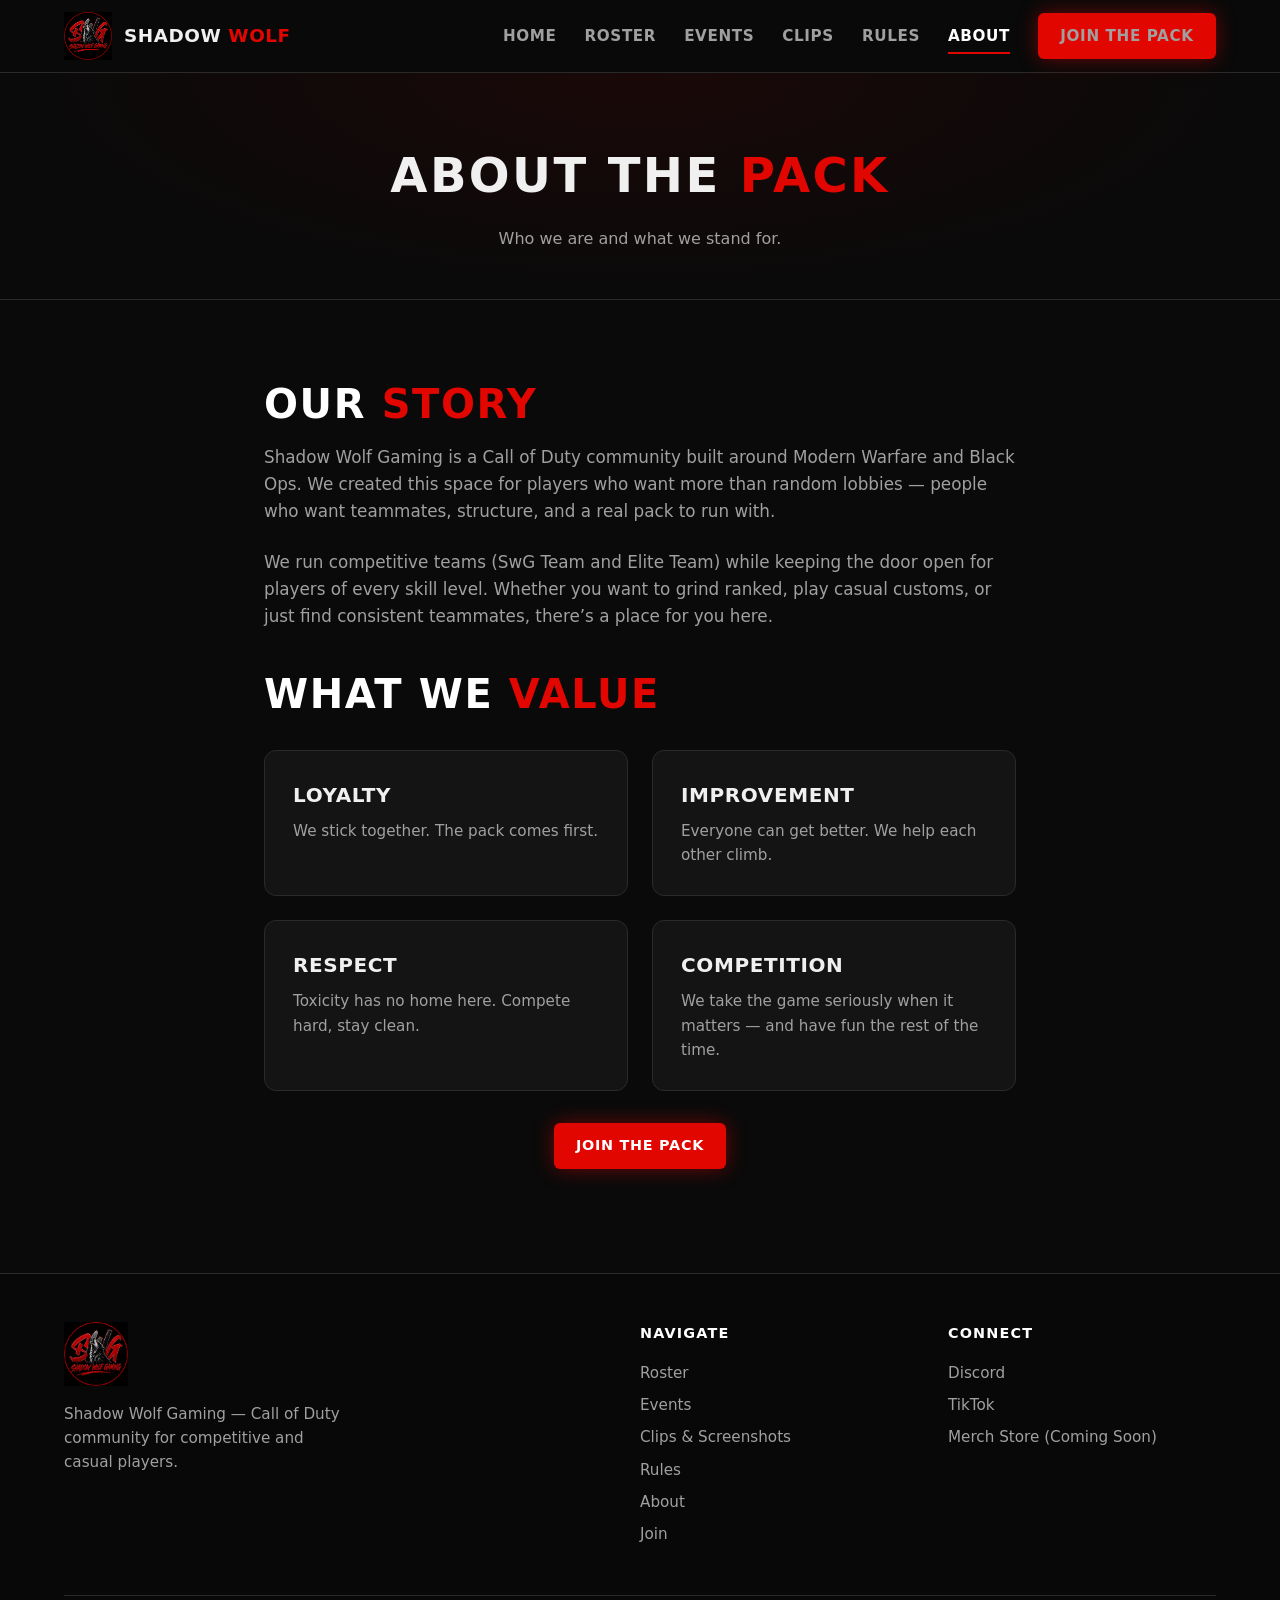
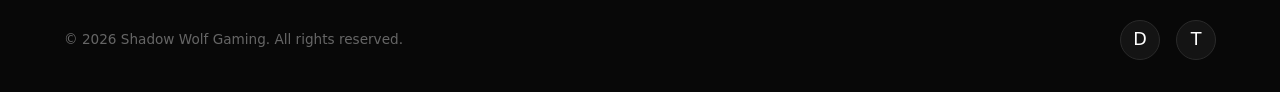
==== about.html @ 7c29b0f7 "Rename About.html to about.html" ====
<!DOCTYPE html>
<html lang="en">
<head>
  <meta charset="UTF-8" />
  <meta name="viewport" content="width=device-width, initial-scale=1.0" />
  <title>About | Shadow Wolf Gaming</title>
  <link rel="icon" href="logo-circle.png" type="image/png" />
  <link rel="stylesheet" href="styles.css" />
</head>
<body>
  <header class="site-header">
    <div class="container nav">
      <a href="index.html" class="logo-link">
        <img src="logo-circle.png" alt="Shadow Wolf Gaming" />
        <span class="logo-text">Shadow <span>Wolf</span></span>
      </a>
      <button class="nav-toggle" aria-label="Toggle menu">☰</button>
      <nav class="nav-links" id="navLinks">
        <a href="index.html">Home</a>
        <a href="roster.html">Roster</a>
        <a href="events.html">Events</a>
        <a href="gallery.html">Clips</a>
        <a href="rules.html">Rules</a>
        <a href="about.html" class="active">About</a>
        <a href="join.html" class="btn btn-primary">Join the Pack</a>
      </nav>
    </div>
  </header>

  <section class="page-hero">
    <div class="container">
      <h1>About the <span>Pack</span></h1>
      <p>Who we are and what we stand for.</p>
    </div>
  </section>

  <section class="section">
    <div class="container" style="max-width: 800px;">
      <h2 class="section-title">Our <span>Story</span></h2>
      <p style="color: var(--gray); margin-bottom: 1.5rem; font-size: 1.05rem;">
        Shadow Wolf Gaming is a Call of Duty community built around Modern Warfare and Black Ops. 
        We created this space for players who want more than random lobbies — people who want teammates, 
        structure, and a real pack to run with.
      </p>
      <p style="color: var(--gray); margin-bottom: 1.5rem; font-size: 1.05rem;">
        We run competitive teams (SwG Team and Elite Team) while keeping the door open for players of every skill level. 
        Whether you want to grind ranked, play casual customs, or just find consistent teammates, there’s a place for you here.
      </p>

      <h2 class="section-title mt-4">What We <span>Value</span></h2>
      <div class="card-grid" style="margin-top: 1.5rem;">
        <div class="card">
          <h3>Loyalty</h3>
          <p>We stick together. The pack comes first.</p>
        </div>
        <div class="card">
          <h3>Improvement</h3>
          <p>Everyone can get better. We help each other climb.</p>
        </div>
        <div class="card">
          <h3>Respect</h3>
          <p>Toxicity has no home here. Compete hard, stay clean.</p>
        </div>
        <div class="card">
          <h3>Competition</h3>
          <p>We take the game seriously when it matters — and have fun the rest of the time.</p>
        </div>
      </div>

      <div class="mt-4 text-center">
        <a href="join.html" class="btn btn-primary">Join the Pack</a>
      </div>
    </div>
  </section>

  <footer class="site-footer">
    <div class="container">
      <div class="footer-grid">
        <div class="footer-brand">
          <img src="logo-circle.png" alt="Shadow Wolf Gaming" style="height: 64px;" />
          <p>Shadow Wolf Gaming — Call of Duty community for competitive and casual players.</p>
        </div>
        <div class="footer-col">
          <h4>Navigate</h4>
          <a href="roster.html">Roster</a>
          <a href="events.html">Events</a>
          <a href="gallery.html">Clips & Screenshots</a>
          <a href="rules.html">Rules</a>
          <a href="about.html">About</a>
          <a href="join.html">Join</a>
        </div>
        <div class="footer-col">
          <h4>Connect</h4>
          <a href="https://discord.gg/vBjcun5h" target="_blank" rel="noopener">Discord</a>
          <a href="https://www.tiktok.com/@shadow_wolf_gaming_?_r=1&_t=ZS-99rucWfN9da" target="_blank" rel="noopener">TikTok</a>
          <a href="#">Merch Store (Coming Soon)</a>
        </div>
      </div>
      <div class="footer-bottom">
        <span>© 2026 Shadow Wolf Gaming. All rights reserved.</span>
        <div class="social-links">
          <a href="https://discord.gg/vBjcun5h" target="_blank" rel="noopener" title="Discord">D</a>
          <a href="https://www.tiktok.com/@shadow_wolf_gaming_?_r=1&_t=ZS-99rucWfN9da" target="_blank" rel="noopener" title="TikTok">T</a>
        </div>
      </div>
    </div>
  </footer>

  <script src="main.js"></script>
</body>
</html>
---- styles.css ----
/* Shadow Wolf Gaming - Main Styles */
:root {
  --bg-dark: #0a0a0a;
  --bg-card: #141414;
  --bg-card-hover: #1c1c1c;
  --red: #e10600;
  --red-bright: #ff1a1a;
  --red-glow: rgba(225, 6, 0, 0.45);
  --red-dark: #9b0000;
  --white: #ffffff;
  --off-white: #f0f0f0;
  --gray: #a0a0a0;
  --gray-dark: #666;
  --border: #2a2a2a;
  --font-main: 'Segoe UI', system-ui, -apple-system, sans-serif;
  --font-display: 'Segoe UI', system-ui, sans-serif;
  --radius: 12px;
  --transition: 0.25s ease;
}

*, *::before, *::after {
  box-sizing: border-box;
  margin: 0;
  padding: 0;
}

html {
  scroll-behavior: smooth;
}

body {
  font-family: var(--font-main);
  background: var(--bg-dark);
  color: var(--off-white);
  line-height: 1.6;
  min-height: 100vh;
  overflow-x: hidden;
}

img {
  max-width: 100%;
  height: auto;
  display: block;
}

a {
  color: inherit;
  text-decoration: none;
  transition: color var(--transition);
}

ul {
  list-style: none;
}

/* ========== LAYOUT ========== */
.container {
  width: 100%;
  max-width: 1200px;
  margin: 0 auto;
  padding: 0 1.5rem;
}

.section {
  padding: 4.5rem 0;
}

.section-title {
  font-size: clamp(1.8rem, 4vw, 2.5rem);
  font-weight: 800;
  text-transform: uppercase;
  letter-spacing: 0.04em;
  margin-bottom: 0.5rem;
  color: var(--white);
}

.section-title span {
  color: var(--red);
}

.section-subtitle {
  color: var(--gray);
  margin-bottom: 2.5rem;
  font-size: 1.05rem;
}

/* ========== HEADER / NAV ========== */
.site-header {
  position: sticky;
  top: 0;
  z-index: 1000;
  background: rgba(10, 10, 10, 0.92);
  backdrop-filter: blur(12px);
  border-bottom: 1px solid var(--border);
}

.nav {
  display: flex;
  align-items: center;
  justify-content: space-between;
  height: 72px;
}

.logo-link {
  display: flex;
  align-items: center;
  gap: 0.75rem;
}

.logo-link img {
  height: 48px;
  width: auto;
}

.logo-text {
  font-weight: 800;
  font-size: 1.15rem;
  letter-spacing: 0.03em;
  text-transform: uppercase;
}

.logo-text span {
  color: var(--red);
}

.nav-links {
  display: flex;
  align-items: center;
  gap: 1.75rem;
}

.nav-links a {
  font-size: 0.95rem;
  font-weight: 600;
  text-transform: uppercase;
  letter-spacing: 0.04em;
  color: var(--gray);
  position: relative;
}

.nav-links a:hover,
.nav-links a.active {
  color: var(--white);
}

.nav-links a.active::after,
.nav-links a:hover::after {
  content: '';
  position: absolute;
  left: 0;
  bottom: -6px;
  width: 100%;
  height: 2px;
  background: var(--red);
}

.btn {
  display: inline-flex;
  align-items: center;
  justify-content: center;
  gap: 0.5rem;
  padding: 0.7rem 1.4rem;
  font-weight: 700;
  font-size: 0.9rem;
  text-transform: uppercase;
  letter-spacing: 0.05em;
  border-radius: 6px;
  border: none;
  cursor: pointer;
  transition: all var(--transition);
}

.btn-primary {
  background: var(--red);
  color: var(--white);
  box-shadow: 0 0 20px var(--red-glow);
}

.btn-primary:hover {
  background: var(--red-bright);
  transform: translateY(-2px);
  box-shadow: 0 0 28px var(--red-glow);
}

.btn-outline {
  background: transparent;
  color: var(--white);
  border: 2px solid var(--red);
}

.btn-outline:hover {
  background: var(--red);
  box-shadow: 0 0 20px var(--red-glow);
}

.btn-discord {
  background: #5865F2;
  color: white;
}

.btn-discord:hover {
  background: #4752c4;
  transform: translateY(-2px);
}

/* Mobile menu */
.nav-toggle {
  display: none;
  background: none;
  border: none;
  color: var(--white);
  font-size: 1.6rem;
  cursor: pointer;
}

/* ========== HERO ========== */
.hero {
  position: relative;
  min-height: 85vh;
  display: flex;
  align-items: center;
  justify-content: center;
  text-align: center;
  padding: 6rem 1.5rem 4rem;
  background: radial-gradient(ellipse at center, #1a0505 0%, #0a0a0a 70%);
  overflow: hidden;
}

.hero::before {
  content: '';
  position: absolute;
  inset: 0;
  background: url('logo-circle.png') center/contain no-repeat;
  opacity: 0.07;
  pointer-events: none;
}

.hero-content {
  position: relative;
  z-index: 2;
  max-width: 800px;
}

.hero-logo {
  width: min(320px, 80vw);
  margin: 0 auto 1.5rem;
  filter: drop-shadow(0 0 30px var(--red-glow));
}

.hero h1 {
  font-size: clamp(2.2rem, 6vw, 3.8rem);
  font-weight: 900;
  text-transform: uppercase;
  letter-spacing: 0.06em;
  line-height: 1.1;
  margin-bottom: 1rem;
}

.hero h1 span {
  color: var(--red);
  text-shadow: 0 0 40px var(--red-glow);
}

.hero-tagline {
  font-size: 1.2rem;
  color: var(--gray);
  margin-bottom: 2rem;
  max-width: 560px;
  margin-left: auto;
  margin-right: auto;
}

.hero-buttons {
  display: flex;
  flex-wrap: wrap;
  gap: 1rem;
  justify-content: center;
}

/* ========== CARDS ========== */
.card-grid {
  display: grid;
  grid-template-columns: repeat(auto-fit, minmax(260px, 1fr));
  gap: 1.5rem;
}

.card {
  background: var(--bg-card);
  border: 1px solid var(--border);
  border-radius: var(--radius);
  padding: 1.75rem;
  transition: all var(--transition);
}

.card:hover {
  background: var(--bg-card-hover);
  border-color: var(--red-dark);
  transform: translateY(-4px);
  box-shadow: 0 10px 30px rgba(0,0,0,0.4);
}

.card-icon {
  font-size: 2rem;
  margin-bottom: 1rem;
  color: var(--red);
}

.card h3 {
  font-size: 1.25rem;
  font-weight: 700;
  margin-bottom: 0.5rem;
  text-transform: uppercase;
  letter-spacing: 0.03em;
}

.card p {
  color: var(--gray);
  font-size: 0.95rem;
}

/* ========== MEMBERSHIP LEVELS ========== */
.levels-grid {
  display: grid;
  grid-template-columns: repeat(auto-fit, minmax(240px, 1fr));
  gap: 1.25rem;
}

.level-card {
  background: var(--bg-card);
  border: 1px solid var(--border);
  border-radius: var(--radius);
  padding: 1.75rem 1.5rem;
  text-align: center;
  position: relative;
  overflow: hidden;
}

.level-card::before {
  content: '';
  position: absolute;
  top: 0;
  left: 0;
  right: 0;
  height: 4px;
  background: var(--red);
}

.level-card.elite::before {
  background: linear-gradient(90deg, var(--red), #ffd700);
}

.level-card h3 {
  font-size: 1.15rem;
  font-weight: 800;
  text-transform: uppercase;
  margin-bottom: 0.5rem;
  color: var(--white);
}

.level-card .level-tag {
  display: inline-block;
  font-size: 0.75rem;
  font-weight: 700;
  text-transform: uppercase;
  letter-spacing: 0.06em;
  padding: 0.25rem 0.6rem;
  border-radius: 4px;
  background: rgba(225, 6, 0, 0.2);
  color: var(--red-bright);
  margin-bottom: 0.75rem;
}

.level-card p {
  color: var(--gray);
  font-size: 0.9rem;
}

/* ========== TEAM HIGHLIGHT ========== */
.team-highlight {
  background: linear-gradient(135deg, #1a0808 0%, #0a0a0a 100%);
  border: 1px solid var(--border);
  border-radius: var(--radius);
  padding: 2.5rem;
  display: grid;
  grid-template-columns: 1fr 1fr;
  gap: 2rem;
  align-items: center;
}

.team-highlight h2 {
  font-size: 1.8rem;
  font-weight: 800;
  text-transform: uppercase;
  margin-bottom: 1rem;
}

.team-highlight p {
  color: var(--gray);
  margin-bottom: 1.5rem;
}

/* ========== EVENTS PREVIEW ========== */
.event-card {
  display: flex;
  gap: 1.25rem;
  background: var(--bg-card);
  border: 1px solid var(--border);
  border-radius: var(--radius);
  padding: 1.25rem;
  align-items: center;
}

.event-date {
  flex-shrink: 0;
  width: 70px;
  text-align: center;
  background: var(--red);
  border-radius: 8px;
  padding: 0.6rem 0.4rem;
  line-height: 1.2;
}

.event-date .day {
  font-size: 1.5rem;
  font-weight: 800;
  display: block;
}

.event-date .month {
  font-size: 0.75rem;
  text-transform: uppercase;
  font-weight: 700;
  letter-spacing: 0.05em;
}

.event-info h4 {
  font-size: 1.05rem;
  font-weight: 700;
  margin-bottom: 0.2rem;
}

.event-info p {
  color: var(--gray);
  font-size: 0.9rem;
}

/* ========== DISCORD WIDGET ========== */
.discord-section {
  background: #0f0f13;
  border: 1px solid #2a2a3a;
  border-radius: var(--radius);
  padding: 2rem;
  text-align: center;
}

.discord-section h2 {
  margin-bottom: 1rem;
}

.discord-widget-wrapper {
  display: flex;
  justify-content: center;
  margin: 1.5rem 0;
}

/* ========== FOOTER ========== */
.site-footer {
  background: #080808;
  border-top: 1px solid var(--border);
  padding: 3rem 0 2rem;
  margin-top: 2rem;
}

.footer-grid {
  display: grid;
  grid-template-columns: 2fr 1fr 1fr;
  gap: 2.5rem;
  margin-bottom: 2.5rem;
}

.footer-brand img {
  height: 56px;
  margin-bottom: 1rem;
}

.footer-brand p {
  color: var(--gray);
  font-size: 0.95rem;
  max-width: 280px;
}

.footer-col h4 {
  font-size: 0.9rem;
  text-transform: uppercase;
  letter-spacing: 0.08em;
  color: var(--white);
  margin-bottom: 1rem;
}

.footer-col a {
  display: block;
  color: var(--gray);
  margin-bottom: 0.5rem;
  font-size: 0.95rem;
}

.footer-col a:hover {
  color: var(--red);
}

.footer-bottom {
  border-top: 1px solid var(--border);
  padding-top: 1.5rem;
  display: flex;
  justify-content: space-between;
  align-items: center;
  flex-wrap: wrap;
  gap: 1rem;
  color: var(--gray-dark);
  font-size: 0.85rem;
}

.social-links {
  display: flex;
  gap: 1rem;
}

.social-links a {
  width: 40px;
  height: 40px;
  display: flex;
  align-items: center;
  justify-content: center;
  border-radius: 50%;
  background: var(--bg-card);
  border: 1px solid var(--border);
  color: var(--white);
  font-size: 1.1rem;
  transition: all var(--transition);
}

.social-links a:hover {
  background: var(--red);
  border-color: var(--red);
  transform: translateY(-3px);
}

/* ========== PAGE HERO (inner pages) ========== */
.page-hero {
  padding: 4rem 0 3rem;
  text-align: center;
  background: radial-gradient(ellipse at top, #1a0808 0%, #0a0a0a 70%);
  border-bottom: 1px solid var(--border);
}

.page-hero h1 {
  font-size: clamp(2rem, 5vw, 3rem);
  font-weight: 900;
  text-transform: uppercase;
  letter-spacing: 0.05em;
  margin-bottom: 0.75rem;
}

.page-hero h1 span {
  color: var(--red);
}

.page-hero p {
  color: var(--gray);
  max-width: 600px;
  margin: 0 auto;
}

/* ========== ROSTER ========== */
.roster-filters {
  display: flex;
  flex-wrap: wrap;
  gap: 0.75rem;
  margin-bottom: 2rem;
  justify-content: center;
}

.filter-btn {
  padding: 0.5rem 1.1rem;
  border-radius: 999px;
  border: 1px solid var(--border);
  background: var(--bg-card);
  color: var(--gray);
  font-weight: 600;
  font-size: 0.85rem;
  text-transform: uppercase;
  letter-spacing: 0.04em;
  cursor: pointer;
  transition: all var(--transition);
}

.filter-btn:hover,
.filter-btn.active {
  background: var(--red);
  border-color: var(--red);
  color: white;
}

.member-grid {
  display: grid;
  grid-template-columns: repeat(auto-fill, minmax(220px, 1fr));
  gap: 1.25rem;
}

.member-card {
  background: var(--bg-card);
  border: 1px solid var(--border);
  border-radius: var(--radius);
  padding: 1.5rem 1.25rem;
  text-align: center;
  transition: all var(--transition);
}

.member-card:hover {
  border-color: var(--red-dark);
  transform: translateY(-3px);
}

.member-avatar {
  width: 80px;
  height: 80px;
  border-radius: 50%;
  background: #222;
  margin: 0 auto 1rem;
  display: flex;
  align-items: center;
  justify-content: center;
  font-size: 2rem;
  border: 3px solid var(--border);
  overflow: hidden;
}

.member-avatar img {
  width: 100%;
  height: 100%;
  object-fit: cover;
}

.member-card h3 {
  font-size: 1.05rem;
  font-weight: 700;
  margin-bottom: 0.25rem;
}

.member-role {
  font-size: 0.75rem;
  font-weight: 700;
  text-transform: uppercase;
  letter-spacing: 0.05em;
  color: var(--red);
  margin-bottom: 0.5rem;
}

.member-games {
  font-size: 0.85rem;
  color: var(--gray);
}

/* ========== GALLERY ========== */
.gallery-grid {
  display: grid;
  grid-template-columns: repeat(auto-fill, minmax(280px, 1fr));
  gap: 1.25rem;
}

.gallery-item {
  position: relative;
  border-radius: var(--radius);
  overflow: hidden;
  aspect-ratio: 16/9;
  background: var(--bg-card);
  border: 1px solid var(--border);
}

.gallery-item img {
  width: 100%;
  height: 100%;
  object-fit: cover;
  transition: transform 0.4s ease;
}

.gallery-item:hover img {
  transform: scale(1.05);
}

.gallery-item .overlay {
  position: absolute;
  inset: 0;
  background: linear-gradient(to top, rgba(0,0,0,0.8), transparent 50%);
  display: flex;
  align-items: flex-end;
  padding: 1rem;
  opacity: 0;
  transition: opacity var(--transition);
}

.gallery-item:hover .overlay {
  opacity: 1;
}

/* ========== RULES ========== */
.rules-list {
  max-width: 800px;
  margin: 0 auto;
}

.rule-item {
  background: var(--bg-card);
  border: 1px solid var(--border);
  border-radius: var(--radius);
  padding: 1.5rem 1.75rem;
  margin-bottom: 1rem;
  display: flex;
  gap: 1.25rem;
}

.rule-number {
  flex-shrink: 0;
  width: 40px;
  height: 40px;
  background: var(--red);
  border-radius: 50%;
  display: flex;
  align-items: center;
  justify-content: center;
  font-weight: 800;
  font-size: 1.1rem;
}

.rule-item h3 {
  font-size: 1.1rem;
  margin-bottom: 0.35rem;
}

.rule-item p {
  color: var(--gray);
  font-size: 0.95rem;
}

/* ========== JOIN PAGE ========== */
.join-steps {
  max-width: 700px;
  margin: 0 auto 3rem;
}

.step {
  display: flex;
  gap: 1.5rem;
  margin-bottom: 2rem;
  align-items: flex-start;
}

.step-num {
  flex-shrink: 0;
  width: 48px;
  height: 48px;
  background: var(--red);
  border-radius: 50%;
  display: flex;
  align-items: center;
  justify-content: center;
  font-weight: 800;
  font-size: 1.3rem;
  box-shadow: 0 0 20px var(--red-glow);
}

.step h3 {
  font-size: 1.2rem;
  margin-bottom: 0.35rem;
}

.step p {
  color: var(--gray);
}

/* ========== UTILITIES ========== */
.text-center { text-align: center; }
.mt-1 { margin-top: 0.5rem; }
.mt-2 { margin-top: 1rem; }
.mt-3 { margin-top: 1.5rem; }
.mt-4 { margin-top: 2rem; }
.mb-2 { margin-bottom: 1rem; }
.mb-3 { margin-bottom: 1.5rem; }
.mb-4 { margin-bottom: 2rem; }

.badge {
  display: inline-block;
  padding: 0.25rem 0.6rem;
  font-size: 0.7rem;
  font-weight: 700;
  text-transform: uppercase;
  letter-spacing: 0.05em;
  border-radius: 4px;
  background: rgba(225, 6, 0, 0.2);
  color: var(--red-bright);
}

/* ========== RESPONSIVE ========== */
@media (max-width: 900px) {
  .nav-links {
    display: none;
    position: absolute;
    top: 72px;
    left: 0;
    right: 0;
    background: #0f0f0f;
    flex-direction: column;
    padding: 1.5rem;
    gap: 1rem;
    border-bottom: 1px solid var(--border);
  }

  .nav-links.open {
    display: flex;
  }

  .nav-toggle {
    display: block;
  }

  .team-highlight {
    grid-template-columns: 1fr;
  }

  .footer-grid {
    grid-template-columns: 1fr;
    gap: 2rem;
  }
}

@media (max-width: 600px) {
  .hero {
    min-height: 70vh;
    padding: 5rem 1rem 3rem;
  }

  .section {
    padding: 3rem 0;
  }

  .event-card {
    flex-direction: column;
    text-align: center;
  }
}
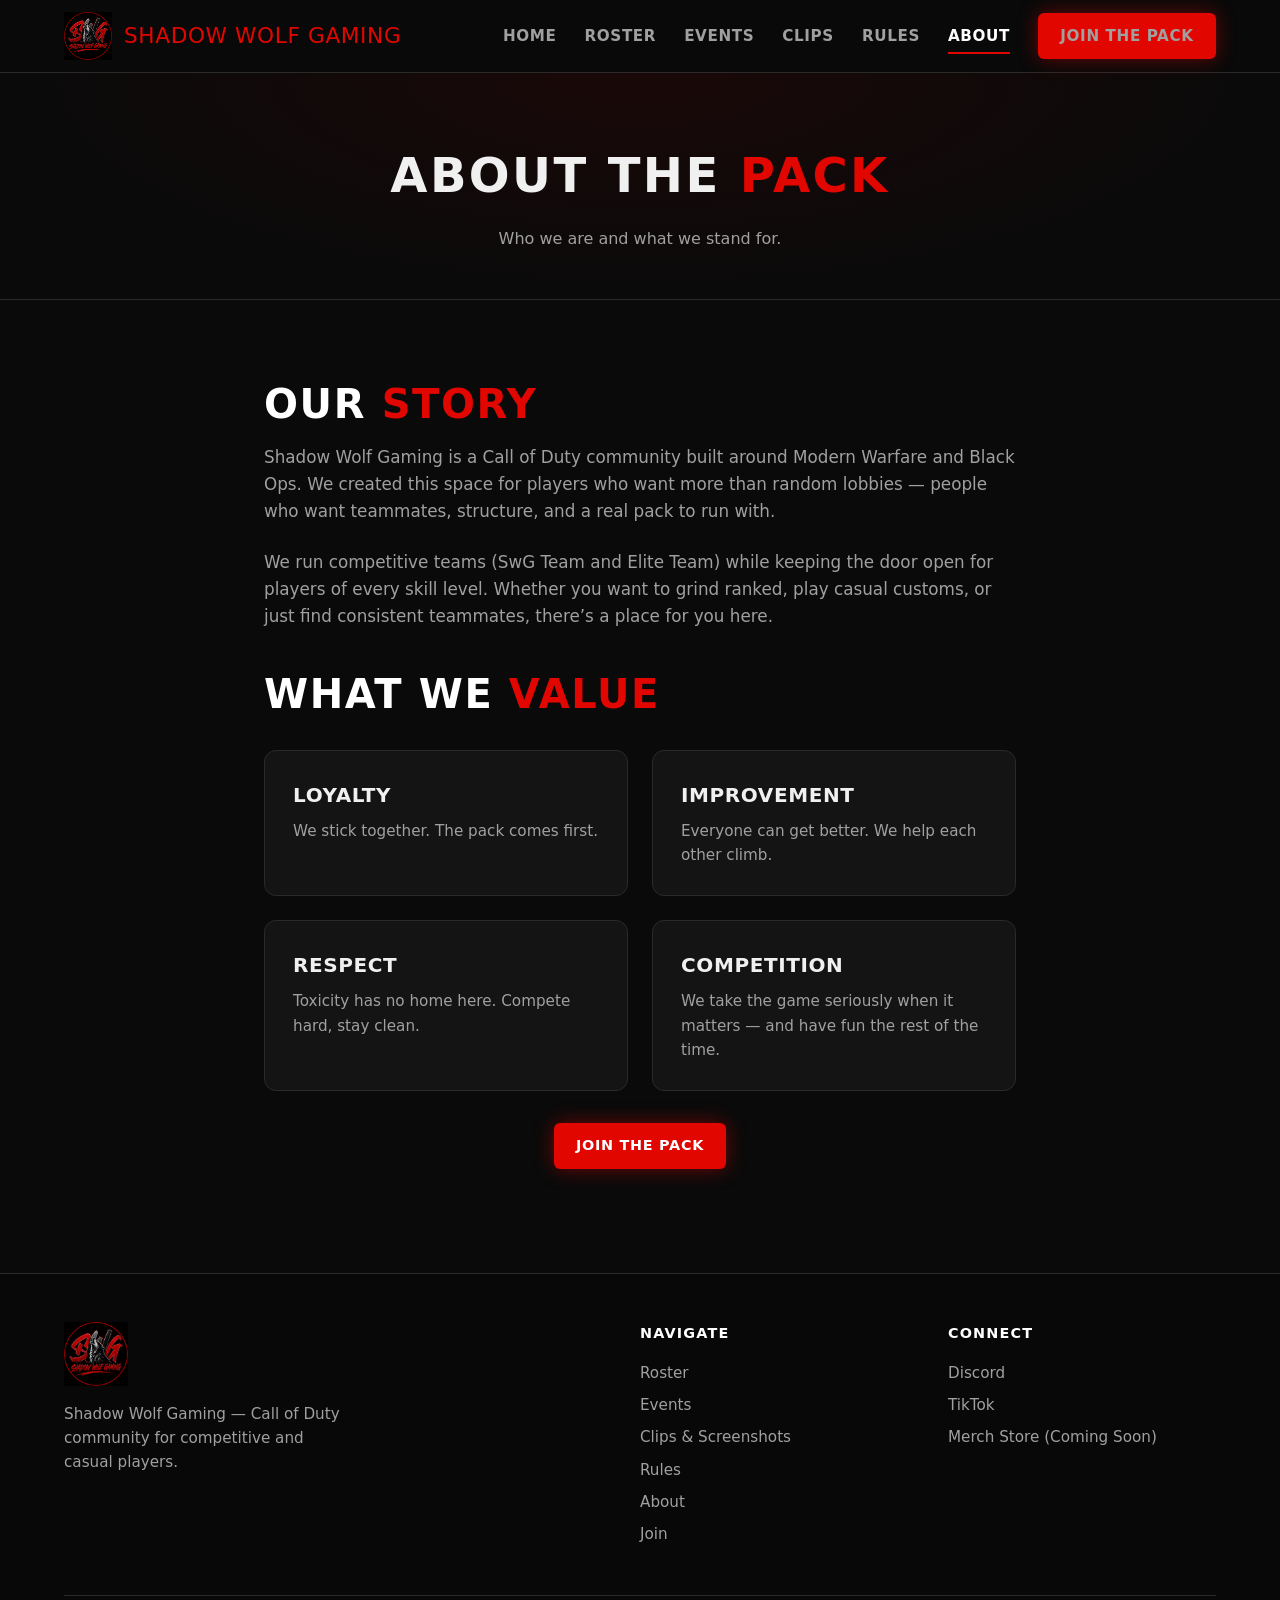
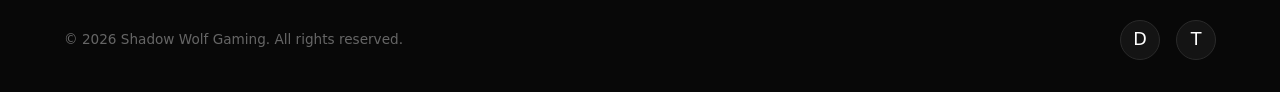
==== commit 99ca2fe0: "Update logo text to include 'Gaming'" ====
--- a/about.html
+++ b/about.html
@@ -12,7 +12,7 @@
     <div class="container nav">
       <a href="index.html" class="logo-link">
         <img src="logo-circle.png" alt="Shadow Wolf Gaming" />
-        <span class="logo-text">Shadow <span>Wolf</span></span>
+        <span class="logo-text">Shadow Wolf <span>Gaming</span></span>
       </a>
       <button class="nav-toggle" aria-label="Toggle menu">☰</button>
       <nav class="nav-links" id="navLinks">
--- a/styles.css
+++ b/styles.css
@@ -113,11 +113,24 @@
 }
 
 .logo-text {
-  font-weight: 800;
-  font-size: 1.15rem;
+  font-family: "Black Ops One", system-ui, sans-serif;
+  font-weight: 400;
+  font-size: 1.05rem;
   letter-spacing: 0.03em;
   text-transform: uppercase;
-}
+  line-height: 1.1;
+  white-space: nowrap;
+   color: var(--red);
+}
+
+@media (min-width: 700px) {
+  .logo-text {
+    font-size: 1.35rem;
+  }
+}
+  
+  
+
 
 .logo-text span {
   color: var(--red);
@@ -848,3 +861,35 @@
     text-align: center;
   }
 }
+/* Roster name lists */
+.name-list {
+  max-width: 560px;
+  margin: 0 auto;
+  display: grid;
+  gap: 0.75rem;
+}
+
+.name-list li a {
+  display: block;
+  background: var(--bg-card);
+  border: 1px solid var(--border);
+  border-radius: 10px;
+  padding: 0.9rem 1.1rem;
+  color: var(--off-white);
+  font-weight: 700;
+}
+
+.name-list li a:hover {
+  border-color: var(--red);
+  color: var(--red-bright);
+}
+
+.roster-panel {
+  margin-top: 1rem;
+}
+
+.roster-filters a.filter-btn {
+  text-decoration: none;
+  display: inline-flex;
+  align-items: center;
+}
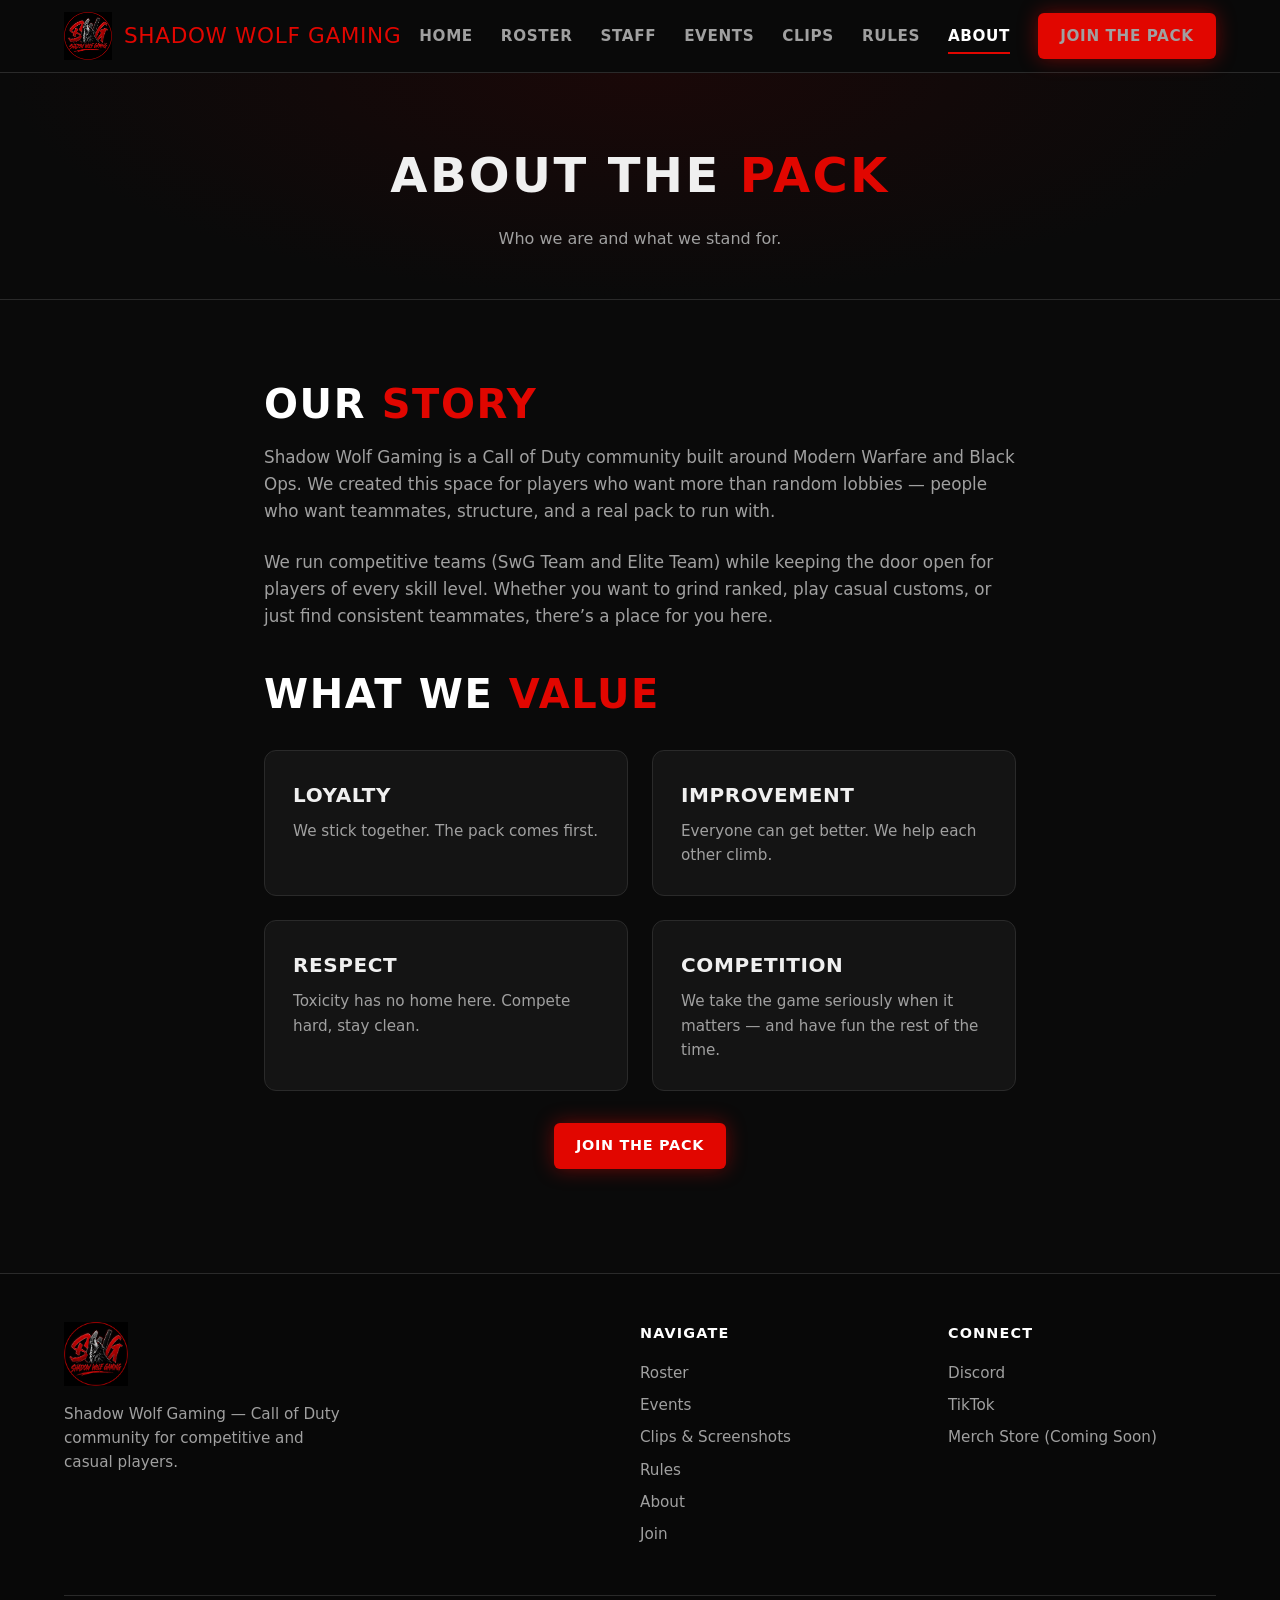
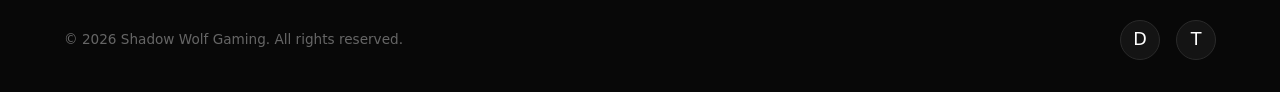
==== commit c6487f0f: "Add link to staff page in navigation" ====
--- a/about.html
+++ b/about.html
@@ -18,6 +18,7 @@
       <nav class="nav-links" id="navLinks">
         <a href="index.html">Home</a>
         <a href="roster.html">Roster</a>
+        <a href="staff.html">Staff</a>
         <a href="events.html">Events</a>
         <a href="gallery.html">Clips</a>
         <a href="rules.html">Rules</a>
